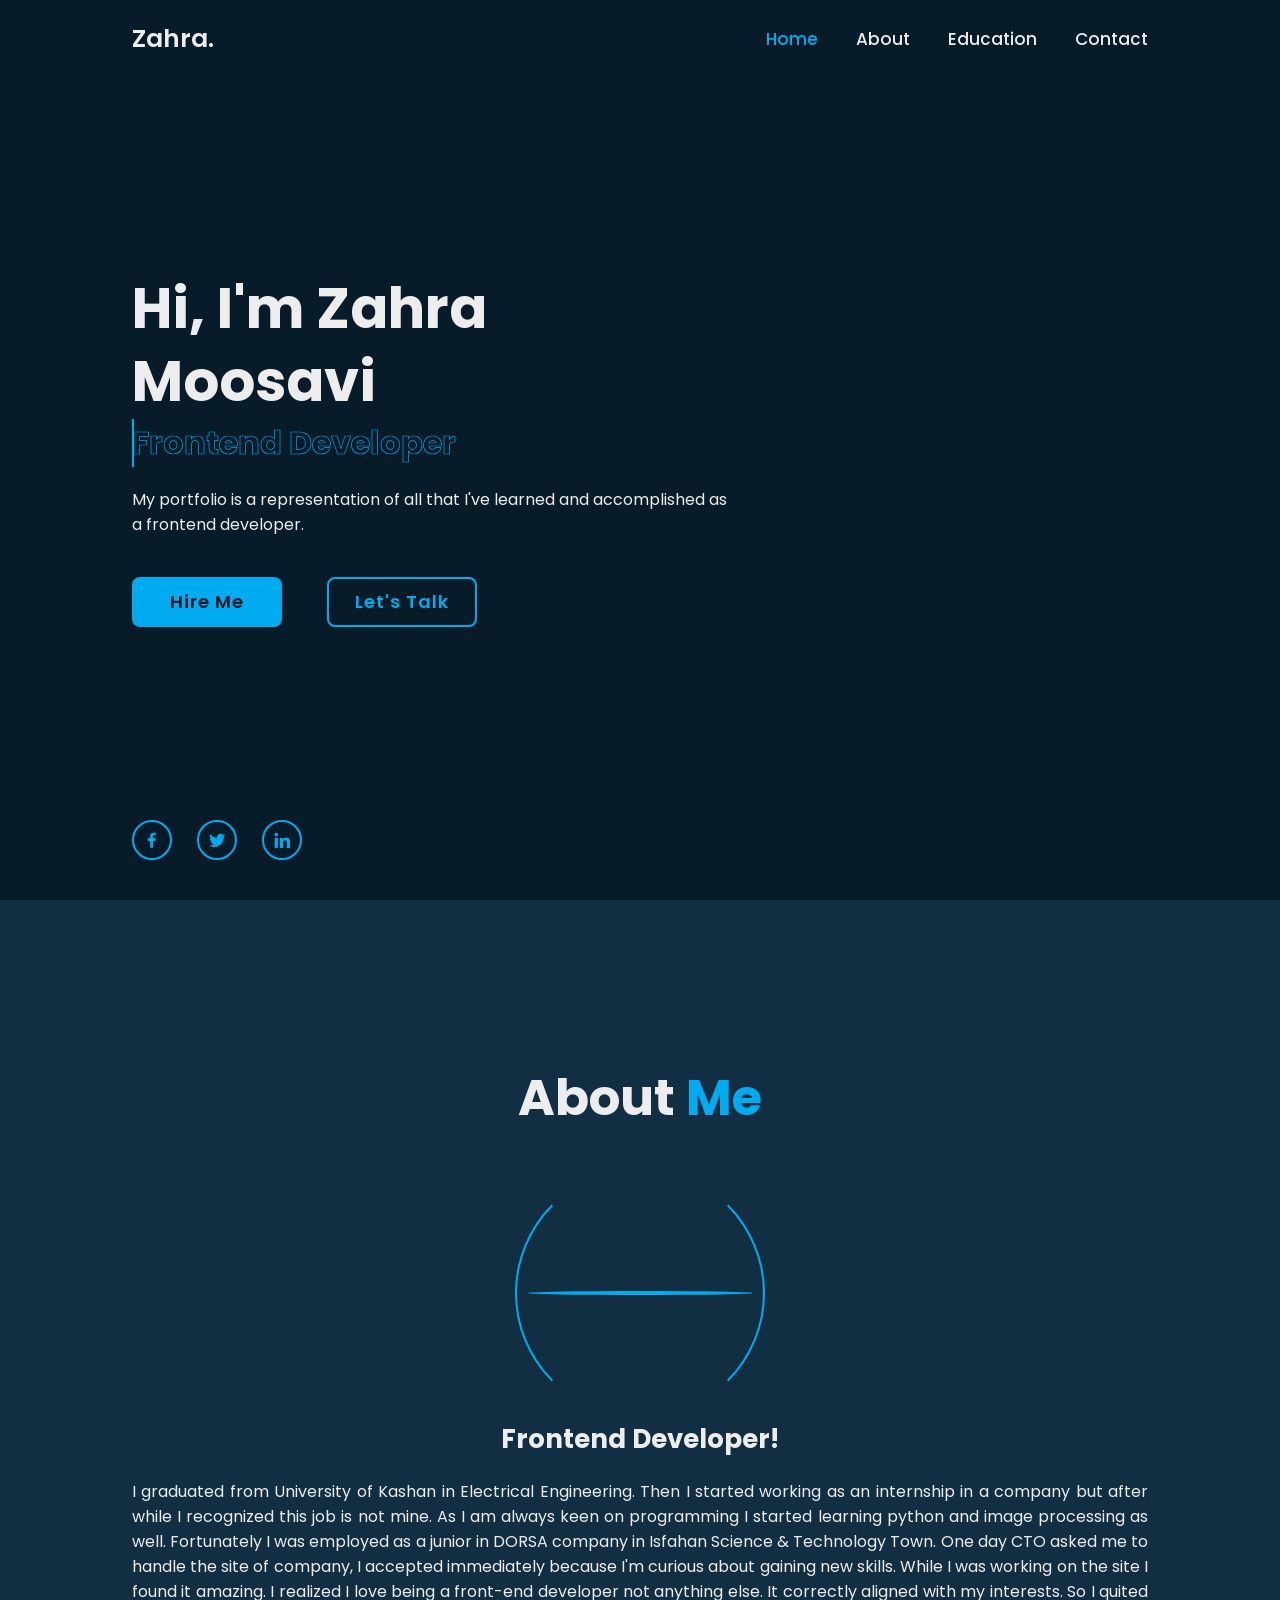
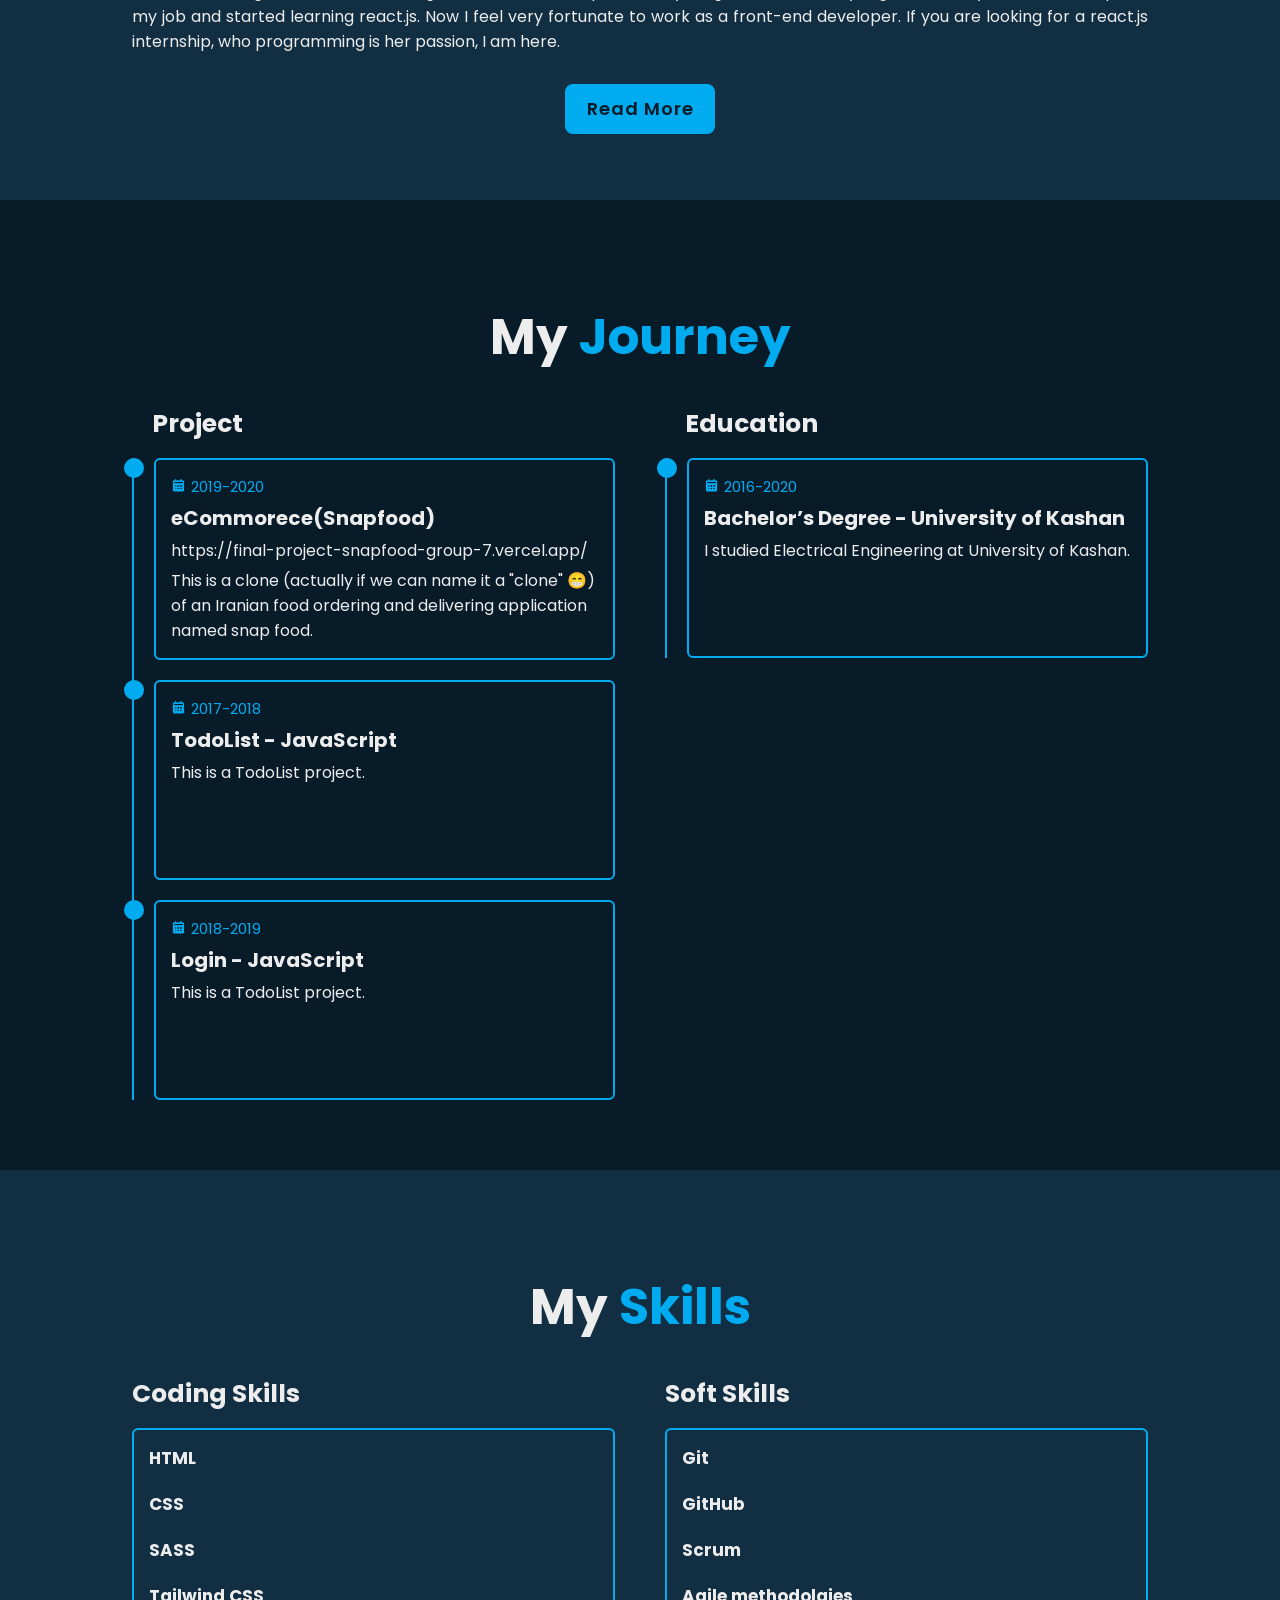
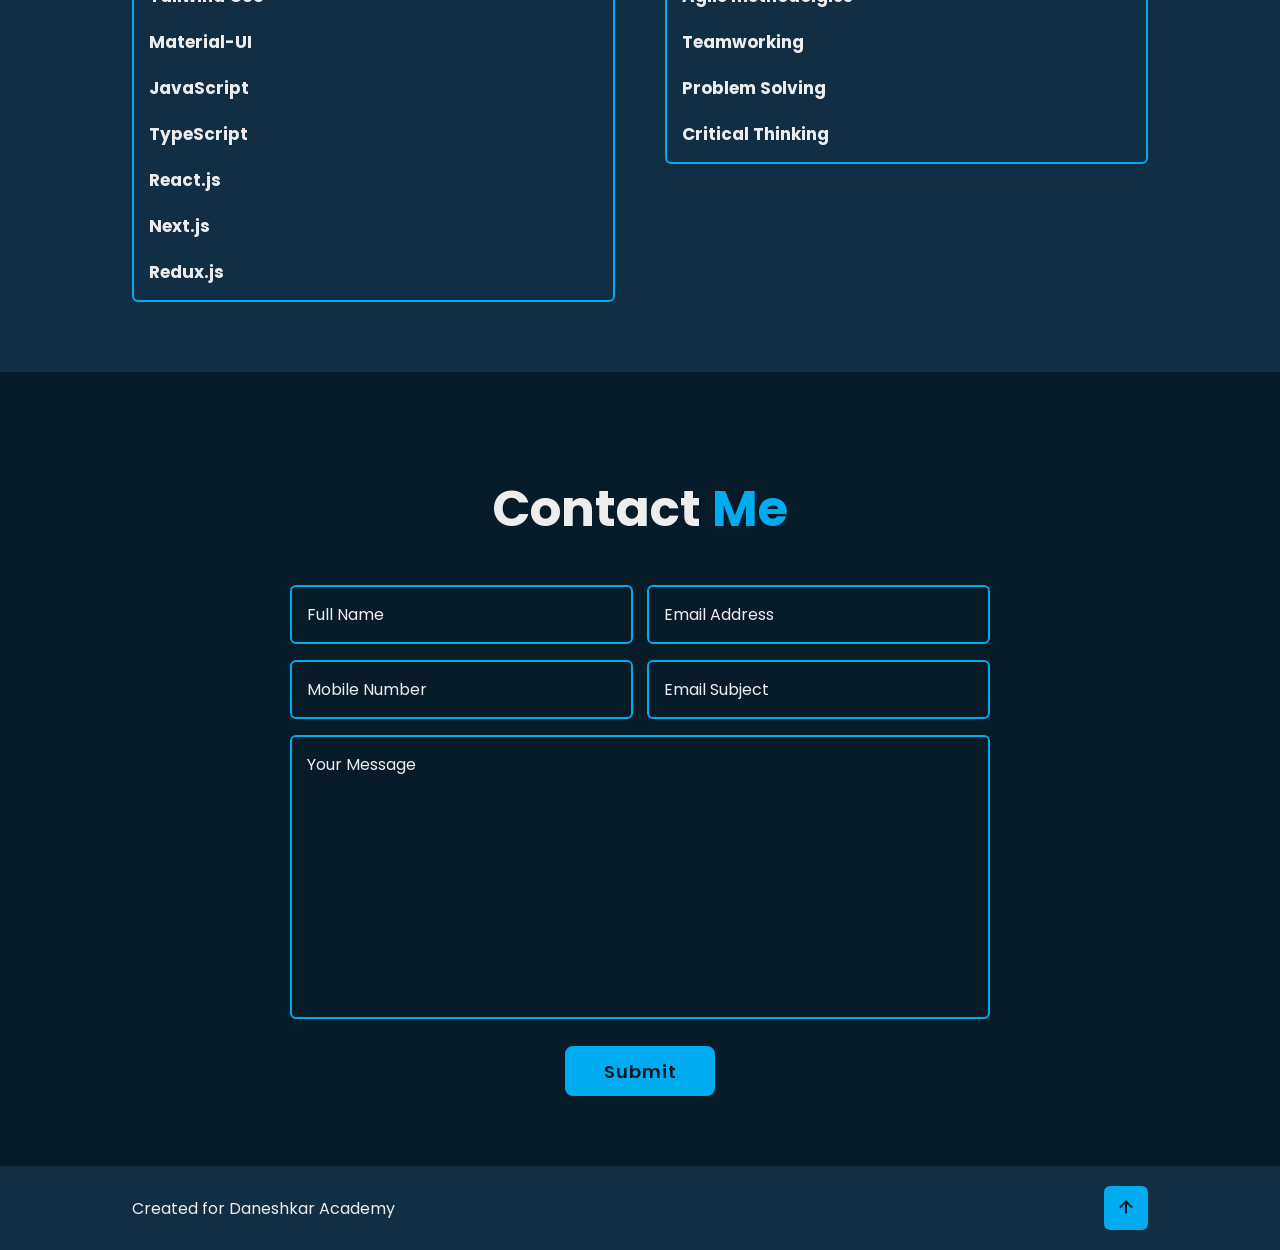
==== index.html @ 93b17c09 "fix bugs" ====
<!DOCTYPE html>
<html lang="en">
<head>
    <meta charset="UTF-8">
    <meta name="viewport" content="width=device-width, initial-scale=1.0">
    <title>Zahra Moosavi</title>
    <link rel="stylesheet" href="css/style.css">
    <script src="js/script.js" defer></script>
    
    <!-- box icons -->
    <link href='https://unpkg.com/boxicons@2.1.4/css/boxicons.min.css' rel='stylesheet'> 
</head>
<body>

    <!--header design-->
    <header class="header">
        <a href="#" class="logo"> Zahra. <span class="animate" style="--i:1;"></span></a>

        <div class="bx bx-menu" id="menu-icon"><span class="animate" style="--i:2;"></span></div>  
        <!-- ؟؟/؟؟؟ -->

        <nav class="navbar">
            <a href="#home" class="active">Home</a>
            <a href="#about">About</a>
            <a href="#education">Education</a>
            <!-- <a href="#skills">Skills</a> -->
            <a href="#contact">Contact</a>

            <span class="active-nav"></span>
            <span class="animate" style="--i:2;"></span>
        </nav>
    </header>


    <!-- home section design -->

    <section class="home show-animate" id="home">
        
        <div class="home-content">
            <h1>Hi, I'm <span> Zahra Moosavi</span><span class="animate" style="--i:2;"></span></h1>
            <div class="text-animate">
                <h3>Frontend Developer</h3>
                <span class="animate" style="--i:3;"></span>

            </div>
            <p>
                 My portfolio is a representation of all that I've learned and accomplished as
                 a frontend developer.
                <span class="animate" style="--i:4;"></span>
            </p>
            <div class="btn-box">
                <a href="#" class="btn">Hire Me</a>
                <a href="#" class="btn">Let's Talk</a>
                <span class="animate" style="--i:5;"></span>
            </div>

        </div>

        <div class="home-sci">
            <a href="#"><i class='bx bxl-facebook'></i></a>
            <a href="#"><i class='bx bxl-twitter'></i></a>
            <a href="#"><i class='bx bxl-linkedin' ></i></a>
            <span class="animate" style="--i:6;"></span>
            
        </div>

        <!-- <div class="home-imgHover"> </div> -->
        <!-- <span class="animate home-img"  style="--i:3;"></span> -->
    </section>

    <!-- about section design -->

    <section class="about" id="about">
        <h2 class="heading">About <span>Me</span></h2>

        <div class="about-img">
            <img src="assets/img2.jpg" alt="">
            <span class="circle-spin"></span>
            
        </div>

        <div class="about-content">
            <h3>Frontend Developer!</span></h3>
            <p>I graduated from University of Kashan in Electrical Engineering. Then I started working as an internship in a company but after while I recognized this job is not mine.
                As I am always keen on programming I started learning python and image processing as well. Fortunately I was employed as a junior in DORSA company in Isfahan Science & Technology Town. One day CTO asked me to handle the site of company, I accepted immediately because I'm curious about gaining new skills. While I was working on the site I found it amazing. I realized I love being a front-end developer not anything else. It correctly aligned with my interests. So I quited my job and started learning react.js.
                Now I feel very fortunate to work as a front-end developer. If you are looking for a react.js internship, who programming is her passion, I am here.</p>

            <div class="btn-box btns">
                <a href="#" class="btn">Read More</a>
            </div>    
        </div>
    </section>
    
    <!-- Education section design -->

    <section class="education" id="education">
        <h2 class="heading">My <span> Journey</span></h2>
        <div class="education-row">
            <div class="education-column">
                <h3 class="title">Project</h3>
                <div class="education-box">
                    <div class="education-content">
                        <div class="content">
                           <div class="year"><i class='bx bxs-calendar'></i>2019-2020</div>
                           <h3>eCommorece(Snapfood)</h3>
                           <p> https://final-project-snapfood-group-7.vercel.app/</p>
                           <p> This is a clone (actually if we can name it a "clone" 😁) of an Iranian food ordering and delivering application named snap food.</p>
                        </div>
                    </div>
                    <div class="education-content">
                        <div class="content">
                           <div class="year"><i class='bx bxs-calendar'></i>2017-2018</div>
                           <h3>TodoList - JavaScript</h3>
                           <p>This is a TodoList project.</p>
                        </div>
                    </div>
                    <div class="education-content">
                        <div class="content">
                           <div class="year"><i class='bx bxs-calendar'></i>2018-2019</div>
                           <h3>Login - JavaScript</h3>
                           <p>This is a TodoList project.</p>
                        </div>
                    </div>
                   
                </div>
            </div>
            <div class="education-column">
                <h3 class="title">Education</h3>
                <div class="education-box">
                    <div class="education-content">
                        <div class="content">
                           <div class="year"><i class='bx bxs-calendar'></i>2016-2020</div>
                           <h3>Bachelor’s Degree - University of Kashan</h3>
                           <p> I studied Electrical Engineering at University of Kashan.</p>
                        </div>
                    </div>
                    <!-- <div class="education-content">
                        <div class="content">
                           <div class="year"><i class='bx bxs-calendar'></i>2018-2019</div>
                           <h3>Master Degree - University</h3>
                           <p>Lorem ipsum dolor sit amet consectetur adipisicing elit. Expedita numquam quisquam inventore molestias tenetur fugiat quae
                             illum iure doloremque, est cumque, eos provident nulla vel error iusto! Itaque, ab incidunt.</p>
                        </div>
                    </div> -->
                    <!-- <div class="education-content">
                        <div class="content">
                           <div class="year"><i class='bx bxs-calendar'></i>2019-2020</div>
                           <h3>Master Degree - University</h3>
                           <p>Lorem ipsum dolor sit amet consectetur adipisicing elit. Expedita numquam quisquam inventore molestias tenetur fugiat quae
                             illum iure doloremque, est cumque, eos provident nulla vel error iusto! Itaque, ab incidunt.</p>
                        </div>
                    </div> -->
                </div>
            </div>
           
        </div>


    </section>

    <!-- Skills section design -->

 <section class="skills" id="skills">
        <h2 class="heading">My <span> Skills</span></h2>
        <div class="skills-row">
            <div class="skills-column">
                <h3 class="title">Coding Skills</h3>
                <div class="skills-box">
                    <div class="skills-content">
                        <div class="progress">
                            <h3>HTML</h3>
                            <!-- <div class="bar"><span></span></div> -->
                        </div>
                        <div class="progress">
                            <h3>CSS </h3>
                            <!-- <div class="bar"><span></span></div> -->
                        </div>
                        <div class="progress">
                            <h3>SASS</h3>
                            <!-- <div class="bar"><span></span></div> -->
                        </div>
                        <div class="progress">
                            <h3>Tailwind CSS</h3>
                            <!-- <div class="bar"><span></span></div> -->
                        </div>
                        <div class="progress">
                            <h3>Material-UI </h3>
                            <!-- <div class="bar"><span></span></div> -->
                        </div>
                        <div class="progress">
                            <h3>JavaScript </h3>
                            <!-- <div class="bar"><span></span></div> -->
                        </div>
                        <div class="progress">
                            <h3>TypeScript </h3>
                            <!-- <div class="bar"><span></span></div> -->
                        </div>
                        <div class="progress">
                            <h3>React.js</h3>
                            <!-- <div class="bar"><span></span></div> -->
                        </div>
                        <div class="progress">
                            <h3>Next.js </h3>
                            <!-- <div class="bar"><span></span></div> -->
                        </div>
                        <div class="progress">
                            <h3>Redux.js</h3>
                            <!-- <div class="bar"><span></span></div> -->
                        </div>
                    </div>
                </div>
            </div>
            <div class="skills-column">
                <h3 class="title"> Soft Skills</h3>
                <div class="skills-box">
                    <div class="skills-content">
                       
                        <div class="progress">
                            <h3>Git  </h3>
                            <!-- <div class="bar"><span></span></div> -->
                        </div>
                        <div class="progress">
                            <h3>GitHub </h3>
                            <!-- <div class="bar"><span></span></div> -->
                        </div>
                        <div class="progress">
                            <h3>Scrum </h3>
                            <!-- <div class="bar"><span></span></div> -->
                        </div>
                        <div class="progress">
                            <h3>Agile methodolgies</h3>
                            <!-- <div class="bar"><span></span></div> -->
                        </div>
                        <div class="progress">
                            <h3>Teamworking </h3>
                            <!-- <div class="bar"><span></span></div> -->
                        </div>
                        <div class="progress">
                            <h3>Problem Solving </h3>
                            <!-- <div class="bar"><span></span></div> -->
                        </div>
                        <div class="progress">
                            <h3>Critical Thinking</h3>
                            <!-- <div class="bar"><span></span></div> -->
                        </div>
                    </div>
                </div>
            </div>
        </div>
    </section> 

    <!-- contact sectopn design -->
    <section class="contact" id="contact">
        <h2 class="heading">Contact <span> Me</span></h2>
        <form action="#">
            <div class="input-box">
                <div class="input-field">
                    <input type="text" placeholder="Full Name" required>
                    <span class="focus"></span>
                </div>
                <div class="input-field">
                    <input type="text" placeholder="Email Address" required>
                    <span class="focus"></span>
                </div>
            </div>
            <div class="input-box">
                <div class="input-field">
                    <input type="number" placeholder="Mobile Number" required>
                    <span class="focus"></span>
                </div>
                <div class="input-field">
                    <input type="text" placeholder="Email Subject" required>
                    <span class="focus"></span>
                </div>
            </div>
            <div class="textarea-field">
                <textarea name="" id="" cols="30" rows="10" placeholder="Your Message" required></textarea>
                <span class="focus"></span>
            </div>

            <div class="btn-box btns">
                <button type="submit" class="btn">Submit</button>
            </div>
        </form>
    </section>

    <!-- footer design -->
    <footer class="footer">
        <div class="footer-text">
            <p> Created for Daneshkar Academy</p>
            
            
        </div>

        <div class="footer-iconTop">
            <a href="#"><i class='bx bx-up-arrow-alt'></i></a>
        </div>
    </footer>

</body>
</html>
---- css/style.css ----
@import url('https://fonts.googleapis.com/css2?family=Poppins&display=swap');




*{

    padding: 0;
    margin: 0;
    box-sizing: border-box;
    text-decoration: none;
    border: none;
    outline: none;
    scroll-behavior: smooth;
    font-family: 'Poppins', sans-serif;
}

:root{
    --bg-color:#081b29;
    --second-bg-color:#112e42;
    --text-color:#ededed;
    --main-color:#00abf0;

}


html{
    font-size: 62.5%;
    overflow-x: hidden;
}

body{
    background-color: var(--bg-color);
    color: var(--text-color);
}


.header{
    position: fixed;
    top: 0;
    left: 0;
    width: 100%;
    padding: 20px 132px ;
    background-color:transparent; 
    display: flex;
    flex-direction: row;
    justify-content: space-between;
    align-items: center;
    z-index: 100;
    transition: .3s;
    background: var(--bg-color);
    
}
.header.sticky {
    background: var(--bg-color);

}


.logo{
    position: relative;
    font-size: 2.5rem;
    color: var(--text-color);
    font-weight: 600;
}

.navbar{
    position: relative;
}

.navbar a{
    font-size: 1.7rem;
    color: var(--text-color);
    font-weight: 500;
    margin-left: 35px;
    transition: .3s;

}


.navbar a:hover
,.navbar a.active{
    color: var(--main-color);
}


#menu-icon{
    position: relative;
    font-size: 3.6rem;
    color: var(--text-color);
    cursor: pointer;
    display: none;
}


section{
    min-height: 100vh;
    padding: 100px 132px 20px;
}

.home{
    position: relative;
    display: flex;
    flex-direction: column;
    justify-content: center;
    padding:  0 132px;
    /* background: url(../assets/video_image-tGxQe3iOM.jpeg) no-repeat;
    background-size: contain;
    background-position: right;
    background-size: 80%; */

    
}
/* 
.home::after{
    content: '';
    top: 0;
    right: 0;
    bottom: 0;
    left: 0;
    position: absolute;
    background-color: var(--bg-color);
    opacity: .6;

} */

.home-content{
    
    max-width: 600px;
    z-index: 99;

}

.home-content h1{
    position: relative;
    display: inline-block;
    font-size: 5.6rem;
    font-weight: 700;
    line-height: 1.3;
}

.home-content h1 span{
    color: var(--text-color);
}

.home-content .text-animate{
    position: relative;
    width: 328px;
} 

.home-content .text-animate h3{
    font-size: 3.2rem;
    font-weight: 700;
    color: transparent;
    -webkit-text-stroke: .7px var(--main-color);
    background-image: linear-gradient(var(--main-color),var(--main-color));
    background-repeat: no-repeat;
    /* -webkit-background-clip: text; */
    background-position: -330px 0;
    animation: homeBgText 6s linear infinite;
    animation-delay: 2s;
}

.home-content .text-animate h3::before{
    content: '';
    position: absolute;
    top: 0;
    left: 0;
    width: 0;
    height: 100%;
    border-right: 2px solid var(--main-color);
    z-index: -1;
    animation: homeCursorText 6s linear infinite;
    animation-delay: 2s;
}

.home-content p{
    position: relative;
    font-size: 1.6rem;
    margin: 20px 0 40px;
}


.btn-box{
    position: relative;
    display: flex;
    justify-content: space-between;
    width: 345px;
    height: 50px;
    
}

.btn-box .btn{

    position: relative;
    display: inline-flex;
    justify-content: center;
    align-items: center;
    width: 150px;
    height: 100%;
    background: var(--main-color);
    border: 2px solid var(--main-color);
    border-radius: 8px;
    font-size: 1.8rem;
    font-weight: 600;
    letter-spacing: 1px;
    color: var(--bg-color);
    z-index: 1;
    overflow: hidden;
    transition: .5s;
}

.btn-box .btn:hover{
    color: var(--main-color);
}


.btn-box .btn:nth-child(2){
    background: transparent;
    color: var(--main-color);
}

.btn-box .btn:nth-child(2):hover{
    
    color: var(--bg-color);
}
.btn-box .btn:nth-child(2)::before{
    background: var(--main-color);
    
}

.btn-box .btn::before{
    content: '';
    position: absolute;
    top: 0;
    left: 0;
    width: 0;
    height: 100%;
    background: var(--bg-color);
    transition: .5s;
    z-index: -1;

}
.btn-box .btn:hover::before{
    width: 100%;

}


.home-sci{
    position: absolute;
    bottom: 40px;
    width: 170px;
    display: flex;
    justify-content: space-between;
}

.home-sci a{
    position: relative;
    display: inline-flex;
    justify-content: center;
    align-items: center;
    width: 40px;
    height: 40px;
    background: transparent;
    border: 2px solid var(--main-color);
    border-radius: 50%;
    font-size: 20px;
    color: var(--main-color);
    z-index: 1;
    overflow: hidden;
    transition: .5s;
}

.home-sci a:hover{
    color: var(--bg-color);
}

.home-sci a::before{
    content: '';
    position: absolute;
    top: 0;
    left: 0;
    width: 0;
    height: 100% ;
    background: var(--main-color);
    z-index: -1;
    transition: .5s;
}

.home-sci a:hover::before{
    width: 100%;
}

.home-imgHover{
    background: antiquewhite;
    position: absolute;
    top: 0;
    width: 45%;
    height: 100%;
    background: transparent;
    /* border: 2px solid red; */
    transition: 3s;
}
.home-imgHover:hover{
    background: var(--bg-color);
    opacity: .8;
}

/* ************************************ End home section  **************************** */

.about{
    display: flex;
    justify-content: center;
    align-items: center;
    flex-direction: column;
    gap: 2px;
    background-color: var(--second-bg-color);
    padding-bottom: 6px;

}

.heading{
    position: relative;
    font-size: 5rem;
    margin-bottom: 30px;
    text-align: center;
}

span {
    color: var(--main-color);
}
.about-img{
    position: relative;
    /* width: 25rem;
    height: 25rem; */
    width: 250px;
    height: 250px;
    border-radius: 50%;
    display: flex;
    justify-content: center;
    align-items: center;

}


.about-img img{
    width: 90%;
    border-radius: 50%;
    border: 2px solid var(--main-color);
}

.about-img .circle-spin{
    position: absolute;
    top: 50%;
    left: 50%;
    transform: translate(-50%,-50%) rotate(0); 
    width: 100%;
    height: 100%;
    border-radius: 50%;
    border-top: 2px solid var(--second-bg-color);
    border-bottom: 2px solid var(--second-bg-color);
    border-right: 2px solid var(--main-color);
    border-left: 2px solid var(--main-color);
    animation: aboutSpinner 8s linear infinite;
}


.about-content{
    text-align: center;

}

.about-content h3{
    font-size: 2.6rem;
   

}

.about-content p{
    
    font-size: 1.6rem;
    margin: 20px auto 30px;
    text-align: justify;
    width: 100%;
}


.btn-box.btns{
    display: inline-block;
    width: 150px;
}

.btn-box.btns a::before{
    background: var(--second-bg-color);

}

.education{
    display: flex;
    justify-content: center;
    align-items: center;
    flex-direction: column;
    min-height: auto;
    padding-bottom: 50px;

}


.education .education-row{
    display: flex;
    flex-wrap: wrap;
    gap: 50px;
}

.education-row .education-column{
    flex: 1 1 400px;
}

.education-column .title{
    font-size: 2.5rem;
    margin:  0 0 15px 20px;
}


.education-column .education-box{
    border-left: 2px solid var(--main-color);
}

.education-box .education-content{
    position: relative;
    padding-left: 20px;
}

.education-box .education-content::before{
    content: '';
    position: absolute;
    top: 0;
    left: -10px;
    width: 20px;
    height: 20px;
    background: var(--main-color);
    border-radius: 50%;
    z-index: 1;
}

.education-content .content{
    position: relative;
    padding: 15px;
    border: 2px solid var(--main-color);
    border-radius: 6px;
    margin-bottom: 20px;
    overflow: hidden;
    min-height: 200px;
}

.education-content .content::before{
    content: '';
    position: absolute;
    top: 0;
    left: 0;
    width: 0;
    height: 100%;
    background: var(--second-bg-color);
    z-index: -1;
    transition: .5s;
}

.education-content .content:hover::before{
    width: 100%;

}

.education-content .content .year{
    font-size: 1.5rem;
    color: var(--main-color);
    padding-bottom: 5px;

}

.education-content .content .year i{
    padding-right:  5px;
}

.education-content .content h3{
    font-size: 2rem;
}

.education-content .content p{
    font-size: 1.6rem;
    padding-top: 5px;
}


/* *********************************** end of education section ********************************* */

.skills{
    min-height: auto;
    padding-bottom: 70px;
    background: var(--second-bg-color);
}

.skills .skills-row{
    display: flex;
    flex-direction: row;
    flex-wrap: wrap;
    gap: 50px;
}

.skills-row .skills-column{
    flex: 1 1 400px;
}

.skills-column .title{
    font-size: 2.5rem;
    margin: 0 0 15px;
}


.skills-box .skills-content{
    position: relative;
    border: 2px solid var(--main-color);
    border-radius: 6px;
    padding: 5px 15px;
    z-index: 1;
    overflow: hidden;
}
.skills-box .skills-content::before{
    content: '';
    position: absolute;
    top: 0;
    left: 0;
    width: 0;
    height: 100%;
    background: var(--bg-color);
    z-index: -1;
    transition: .5s;

}

.skills-box .skills-content:hover::before{
    width: 100%;
}

.skills-content .progress{
    padding: 10px 0 ;
}

.skills-content .progress h3{
    font-size: 1.7rem;
    display: flex;
    justify-content: space-between;

}

.skills-content .progress h3 span{
    color: var(--text-color);
}

.skills-content .progress .bar{
    height: 25px;
    border-radius: 6px;
    border: 2px solid var(--main-color);
    padding: 5px;
    margin: 10px 0;
}

.skills-content .progress .bar span{
    display: block;
    height: 100%;
    border-radius: 3px;
    background: var(--main-color);
}


.skills-column:nth-child(1) .skills-content .progress:nth-child(1) .bar span{
    width: 90%;
}

.skills-column:nth-child(1) .skills-content .progress:nth-child(2) .bar span{
    width: 80%;
}

.skills-column:nth-child(1) .skills-content .progress:nth-child(3) .bar span{
    width: 65%;
}
.skills-column:nth-child(1) .skills-content .progress:nth-child(4) .bar span{
    width: 75%;
}

.skills-column:nth-child(2) .skills-content .progress:nth-child(1) .bar span{
    width: 90%;
}

.skills-column:nth-child(2) .skills-content .progress:nth-child(2) .bar span{
    width: 85%;
}

.skills-column:nth-child(2) .skills-content .progress:nth-child(3) .bar span{
    width: 67%;
}
.skills-column:nth-child(2) .skills-content .progress:nth-child(4) .bar span{
    width: 70%;
}
 
 /* ********************************** end of skilss section ********************************* */

 .contact{
    min-height: auto;
    padding-bottom: 70px;

 }

 .contact form{
    max-width: 700px;
    margin: 0 auto;
    text-align: center;

 }


 .contact form .input-box{
    position: relative;
    display: flex;
    justify-content: space-between;
    flex-wrap: wrap;

 }

 .contact form .input-box .input-field{
    position: relative;
    width: 49%;
    margin: 8px 0;

 }

 .contact form .input-box .input-field input,
 .contact form .textarea-field textarea{
    width: 100%;
    height: 100%;
    padding: 15px;
    font-size: 1.6rem;
    color: var(--text-color);
    background: transparent;
    border-radius: 6px;
    border: 2px solid var(--main-color);

 }


 .contact form .input-box .input-field input::placeholder,
 .contact form .textarea-field textarea::placeholder{
    color: var(--text-color);

 }
 .contact form .focus{
    position: absolute;
    top: 0;
    left: 0;
    width: 0;
    height: 100%;
    background: var(--second-bg-color);
    border-radius: 6px;
    z-index: -1;
    transition: .5s;

 }

 .contact form .input-box .input-field input:focus~.focus,
 .contact form .input-box .input-field input:valid~.focus,
 .contact form .textarea-field textarea:focus~.focus,
 .contact form .textarea-field textarea:valid~.focus{
 
   width:100%;



 }

 .contact form .textarea-field {
    position: relative;
    margin: 8px 0 27px;
    display: flex;
 

 }


 .contact form .textarea-field textarea{
    resize: none;
 }

 .contact form .btn-box.btns .btn{
    cursor: pointer;


 }


 /* ******************************* Ennd of contact section *************************** */

 .footer{
    display: flex;
    justify-content: space-between;
    align-items: center;
    flex-wrap: wrap;
    padding: 20px 132px;
    background-color: var(--second-bg-color);

 }

 .footer-text p{
    font-size: 1.6rem;

 }


 .footer-iconTop a{
    position: relative;
    display: inline-flex;
    justify-content: center;
    align-items: center;
    padding: 8px;
    background: var(--main-color);
    border: 2px solid var(--main-color);
    border-radius: 6px;
    z-index: 1;
    overflow: hidden;


 }


 .footer-iconTop a::before{
    content: '';
    position: absolute;
    top: 0;
    left: 0;
    width: 0;
    height: 100%;
    background: var(--second-bg-color);
    z-index: -1;
    transition: .5s;

 }

 .footer-iconTop a:hover::before{
    width: 100%;

 }

 .footer-iconTop a i{
    font-size: 2.4rem;
    color: var(--bg-color);
    transition: .5s;

 }

 .footer-iconTop a:hover i{
    color: var(--main-color);

 }

 


 /* ************************************* End footer section ***************************************** */


 /* ANIMATION RELOAD AND SCROLL */
 .animate{

    position: absolute;
    top: 0;
    right: 0;
    width: 100%;
    height: 100%;
    background: var(--bg-color);
    z-index: 98;
 }

 .animate.home-img{
    width: 50%;
 }

 .logo .animate,
 .navbar .animate,
 #menu-icon .animate,
 .home.show-animate .animate{
    animation: showRight 1s ease forwards;
    animation-delay: calc(.3s * var(--i));
 }

 .animate.scroll{
    transition: 1s ease;
    transition-delay:calc(.3s / var(--i)) ;
    animation: none;
 }

 .about.show-animate .animate.scroll{
    transition-delay:calc(.3s * var(--i)) ;
    width: 0;

 }
 /* BREAKPOINTS */


 @media(max-width:1200px){
    /* html{
        font-size: 55%;
    } */
    
 }


  @media(max-width:991px){
    .header{
        padding: 20px 36px;
    }

    section{
        padding: 100px 36px 20px;
    }

    .home{
        padding: 0 40px;


    }

    .footer{
        padding: 20px 40px;
    }
  }

  @media(max-width:768px){
    /* .header{
        background: var(--bg-color);
    } */

    #menu-icon{
        display: block;
    }

    .navbar{
        position: absolute;
        top:100%;
        left: -100%;
        width: 100%;
        padding: 10px 30px;
        background: var(--main-color);
        box-shadow: 0 5px 10px rgba(0, 0, 0,.2);
        transition: .25s ease;
        transition-delay: .25s;
        z-index: 1;
    }

    .navbar.active{
        left: 0;
        transition-delay: 0s;
    }

    .navbar .active-nav{
        position: absolute;
        top:0;
        left: -100%;
        width: 100%;
        height: 100%;
        background: var(--bg-color);
        border-top: 1px solid rgba(0, 0, 0,.2);
        z-index: -1;
        transition: .25s ease;
        transition-delay: 0s;

    }

    .navbar.active .active-nav{
        left: 0;
        transition-delay: .25s;
    }

    .navbar a{
        display: block;
        font-size: 2rem;
        margin: 30px 0;
        transform: translateX(-20rem);
        transition: .25s ease;
        transition-delay:0s;

    }

   .navbar.active a{
    transform: translateX(0);
    transition-delay: .25s;

   }
   .home-imgHover{
    pointer-events: none;
    background:  var(--bg-color)  ;
    opacity: .6;
   }
   
  }



  @media(max-width:520px){
    html{

        font-size: 50%;
    }

    .home-content h1{
       
            display: flex;
            flex-direction: column;


        
    }

    .home-sci{
        width: 160px;
    }

    .home-sci a{
        width: 38px;
        height: 38px;
    }
  }


  @media(max-width:462px){
    .home-content h1{
        font-size: 5.2rem;
    }

    .education{
        padding: 100px 18px 50px 23px;
    }

    .contact form .input-box .input-field{
        width: 100%;
    }

    .footer{
        flex-direction: column-reverse;
    }

    .footer p{
        margin-top: 20px;
        text-align: center;
    }
  }


  @media(max-width:371px){
    .home{
        justify-content: center;
    }

    .home-content{
        display: flex;
        align-items: center;
        flex-direction: column;
        text-align: center;
    }

    .home-content h1{
        font-size: 5rem;

    }

  }


  /* KEY FRAME ANIMATION */

  @keyframes homeBgText{
    0%,10%,100%{
        background-position: -330px 0;

    }
    65%,85%{
        background-position: 0 0;
        
    }
  }


  @keyframes homeCursorText{
    0%,10%,100%{
       width: 0;

    }
    65%,78%,85%{
        width: 100%;
        opacity: 1;
        
    }

    75%,
    81%{
        opacity: 0;
    }
  }

  @keyframes aboutSpinner{
    100%{
        transform: translate(-50%,-50%) rotate(360deg);
    }
  }

  @keyframes showRight{
    100%{
        width: 0;
    }
  }
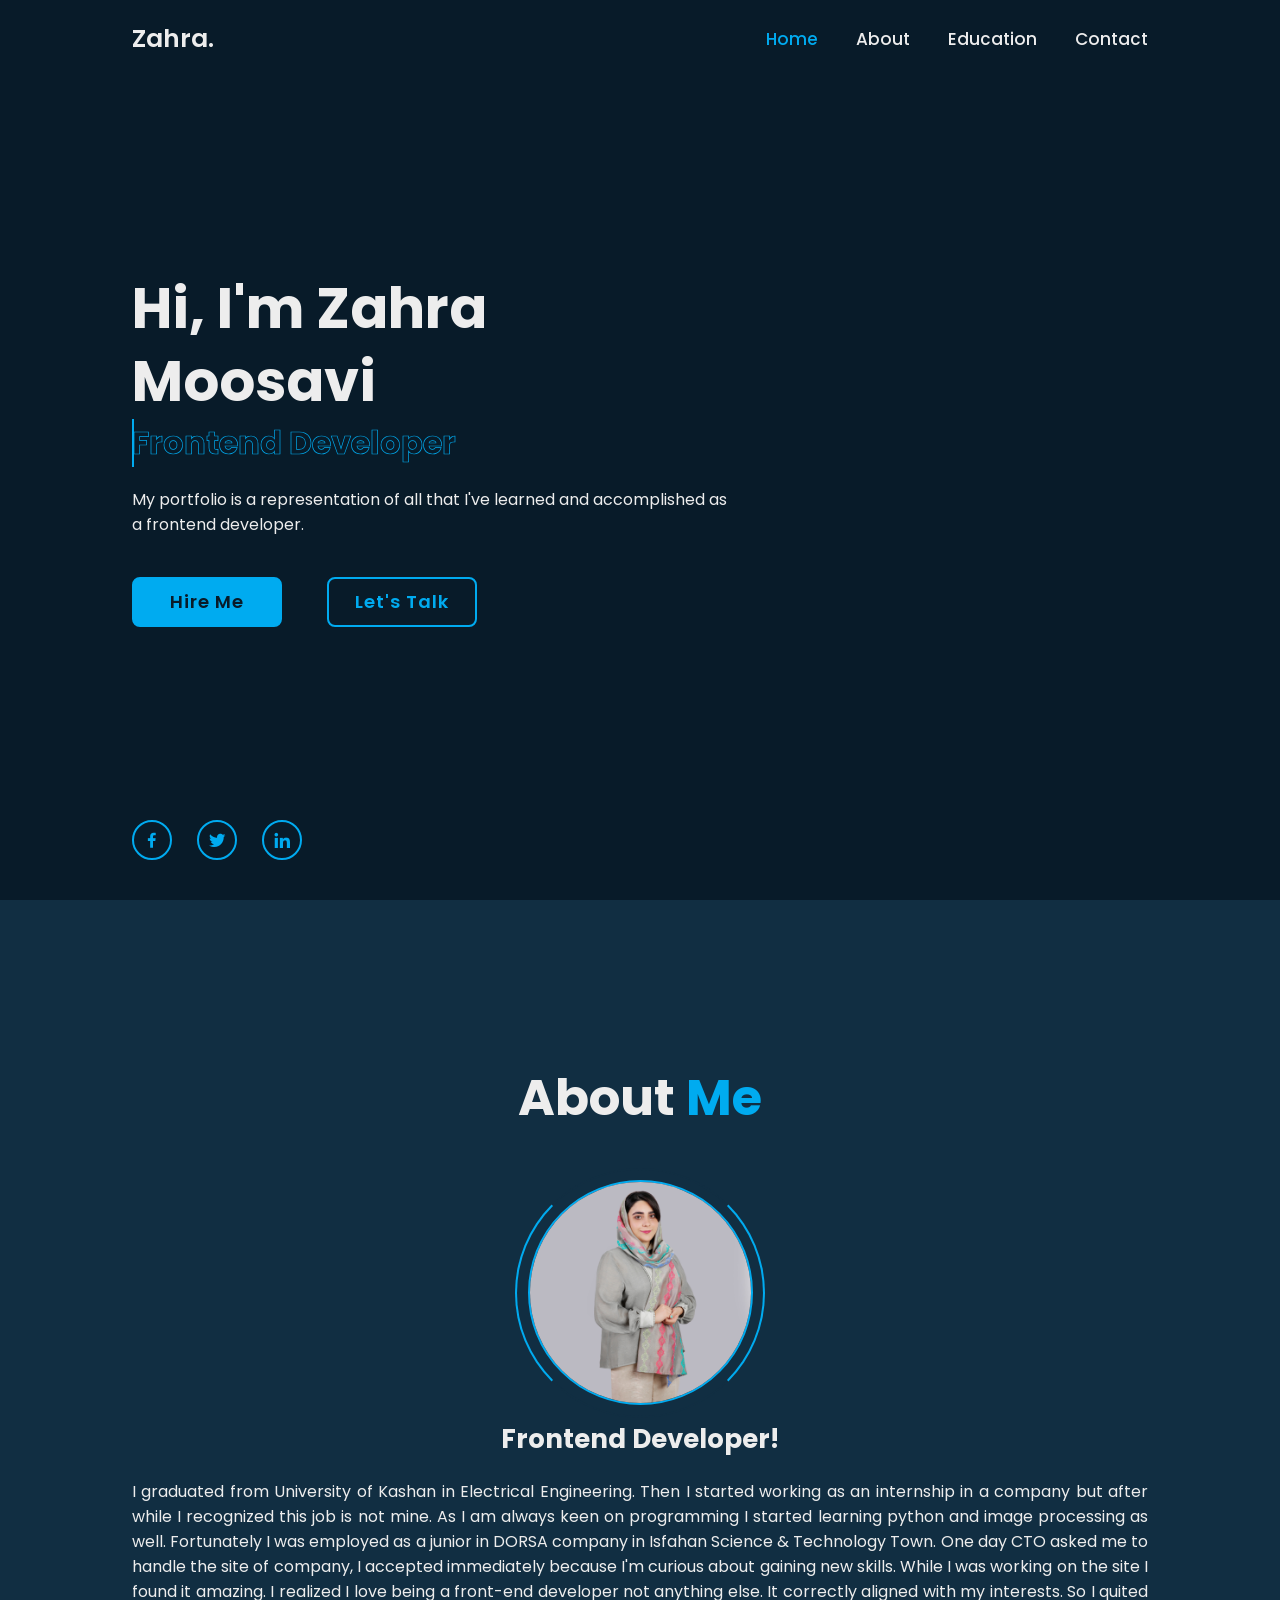
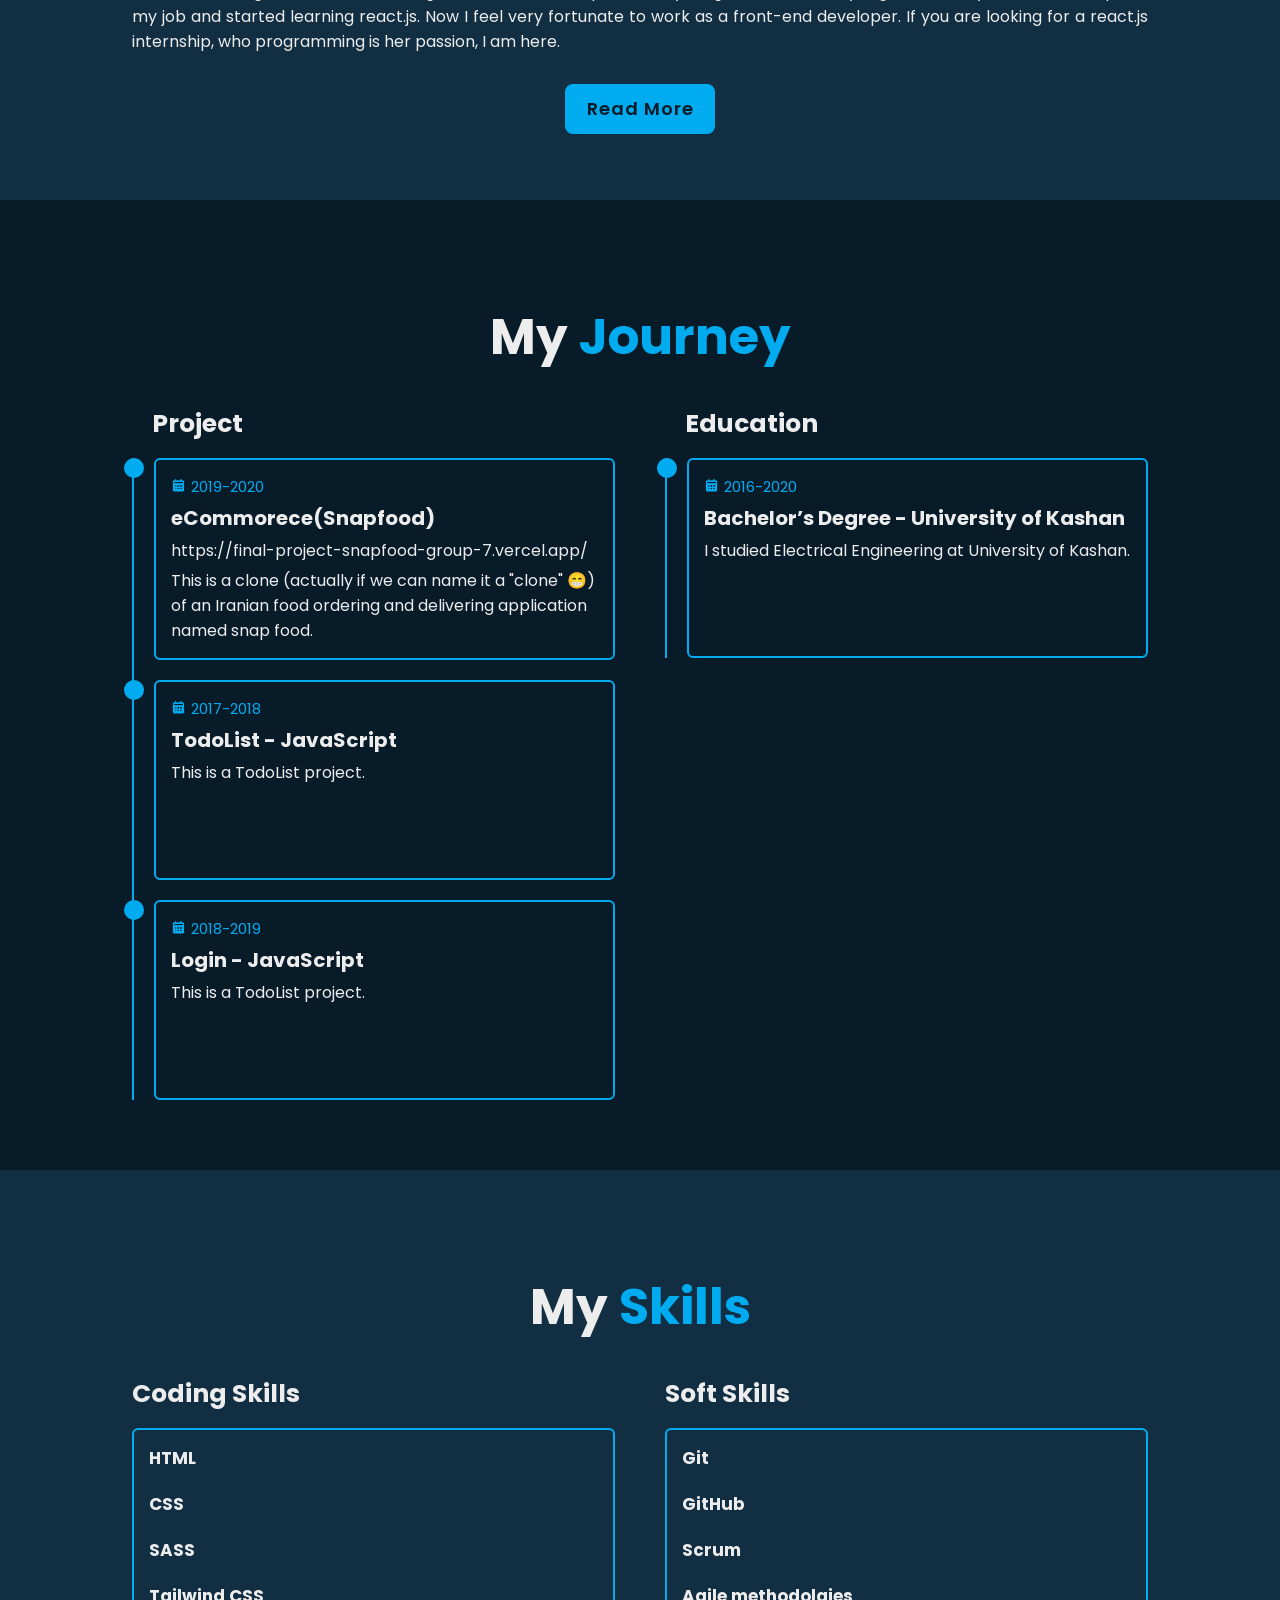
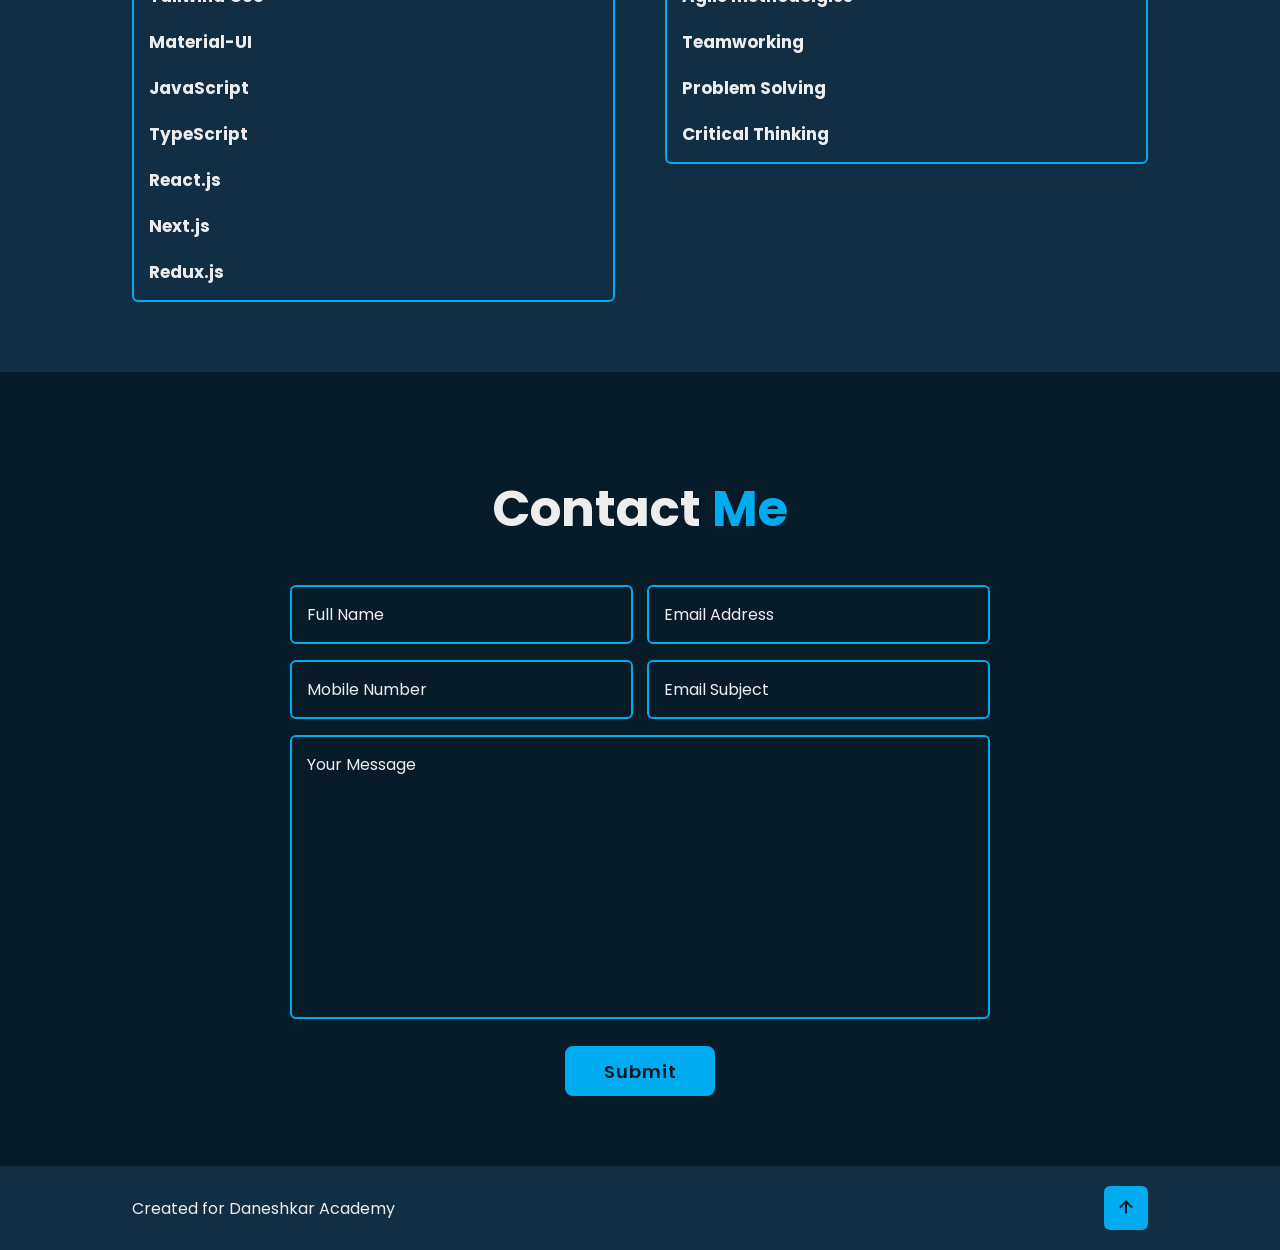
==== commit f488c577: "fix image" ====
--- a/index.html
+++ b/index.html
@@ -22,6 +22,7 @@
         <nav class="navbar">
             <a href="#home" class="active">Home</a>
             <a href="#about">About</a>
+
             <a href="#education">Education</a>
             <!-- <a href="#skills">Skills</a> -->
             <a href="#contact">Contact</a>
@@ -74,7 +75,7 @@
         <h2 class="heading">About <span>Me</span></h2>
 
         <div class="about-img">
-            <img src="assets/img2.jpg" alt="">
+            <img src="assets/img.jpg" alt="">
             <span class="circle-spin"></span>
             
         </div>
--- a/css/style.css
+++ b/css/style.css
@@ -158,7 +158,7 @@
     -webkit-text-stroke: .7px var(--main-color);
     background-image: linear-gradient(var(--main-color),var(--main-color));
     background-repeat: no-repeat;
-    /* -webkit-background-clip: text; */
+    -webkit-background-clip: text;
     background-position: -330px 0;
     animation: homeBgText 6s linear infinite;
     animation-delay: 2s;
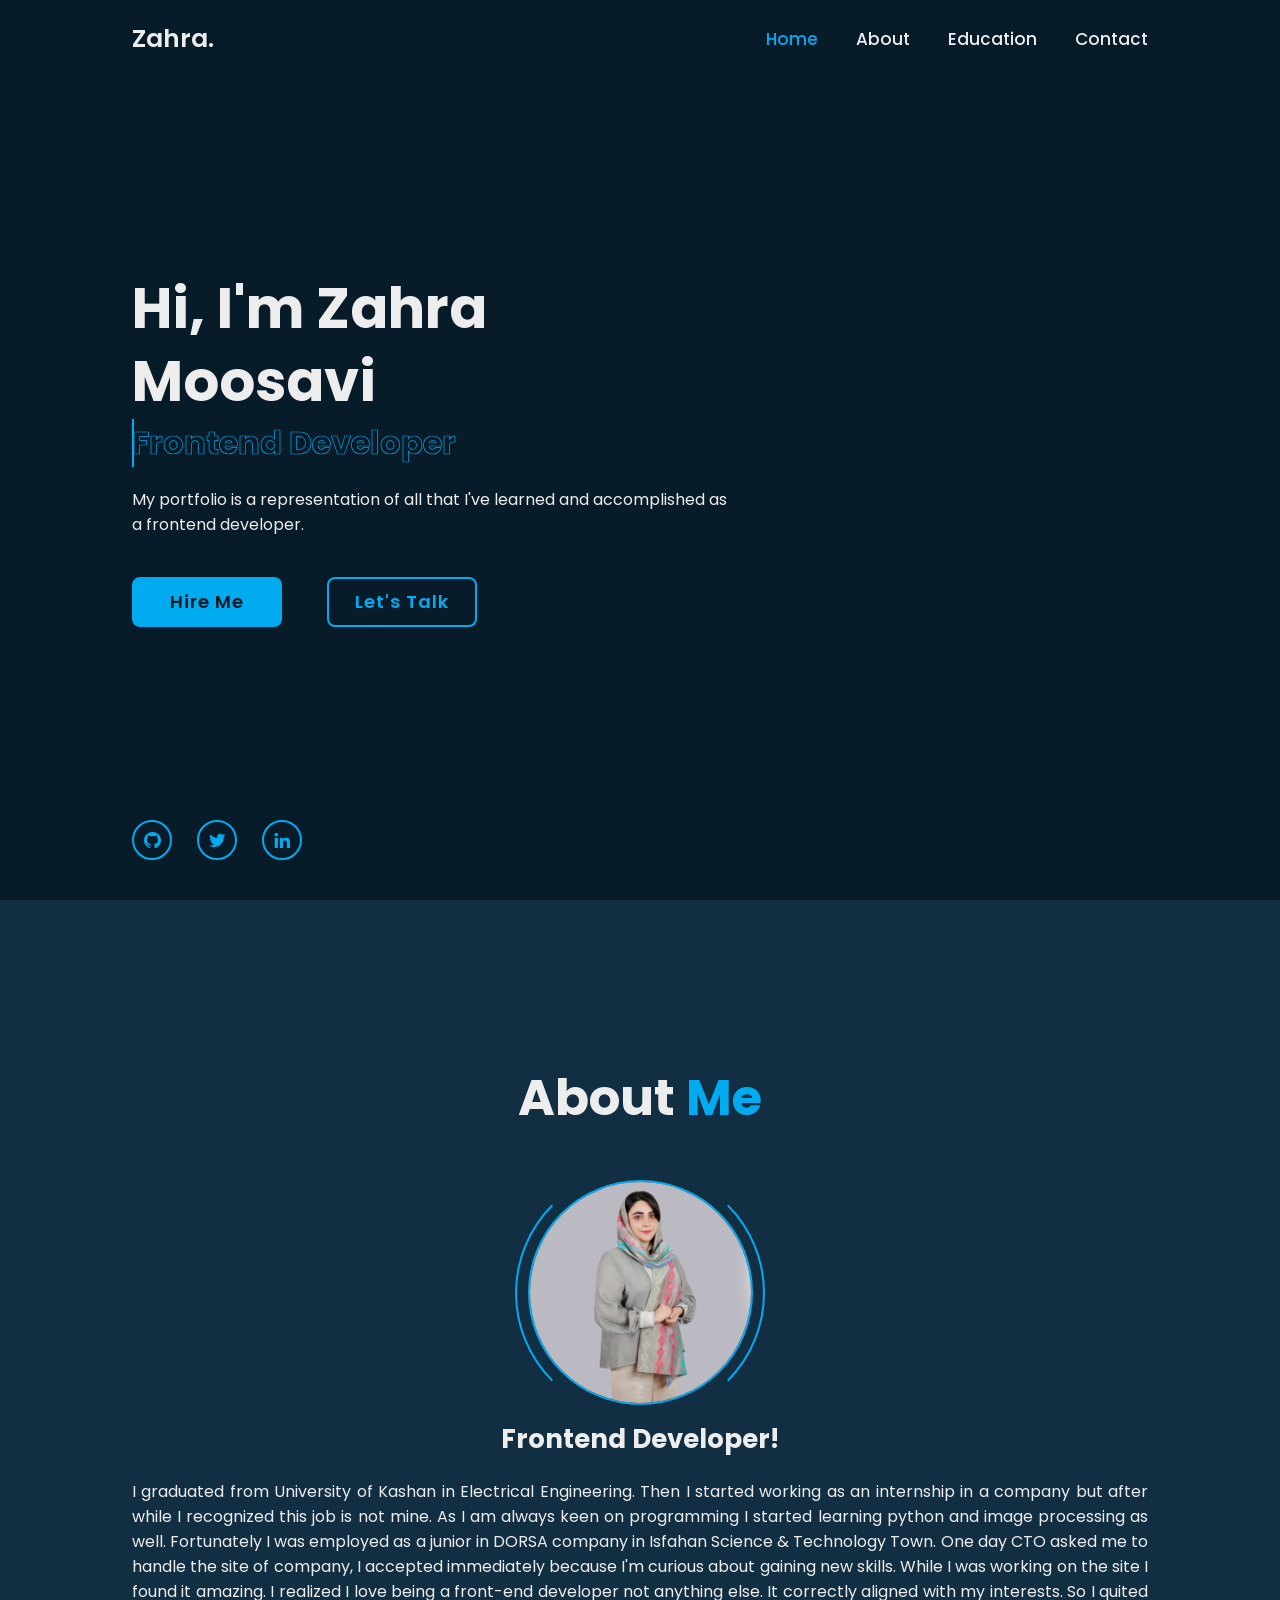
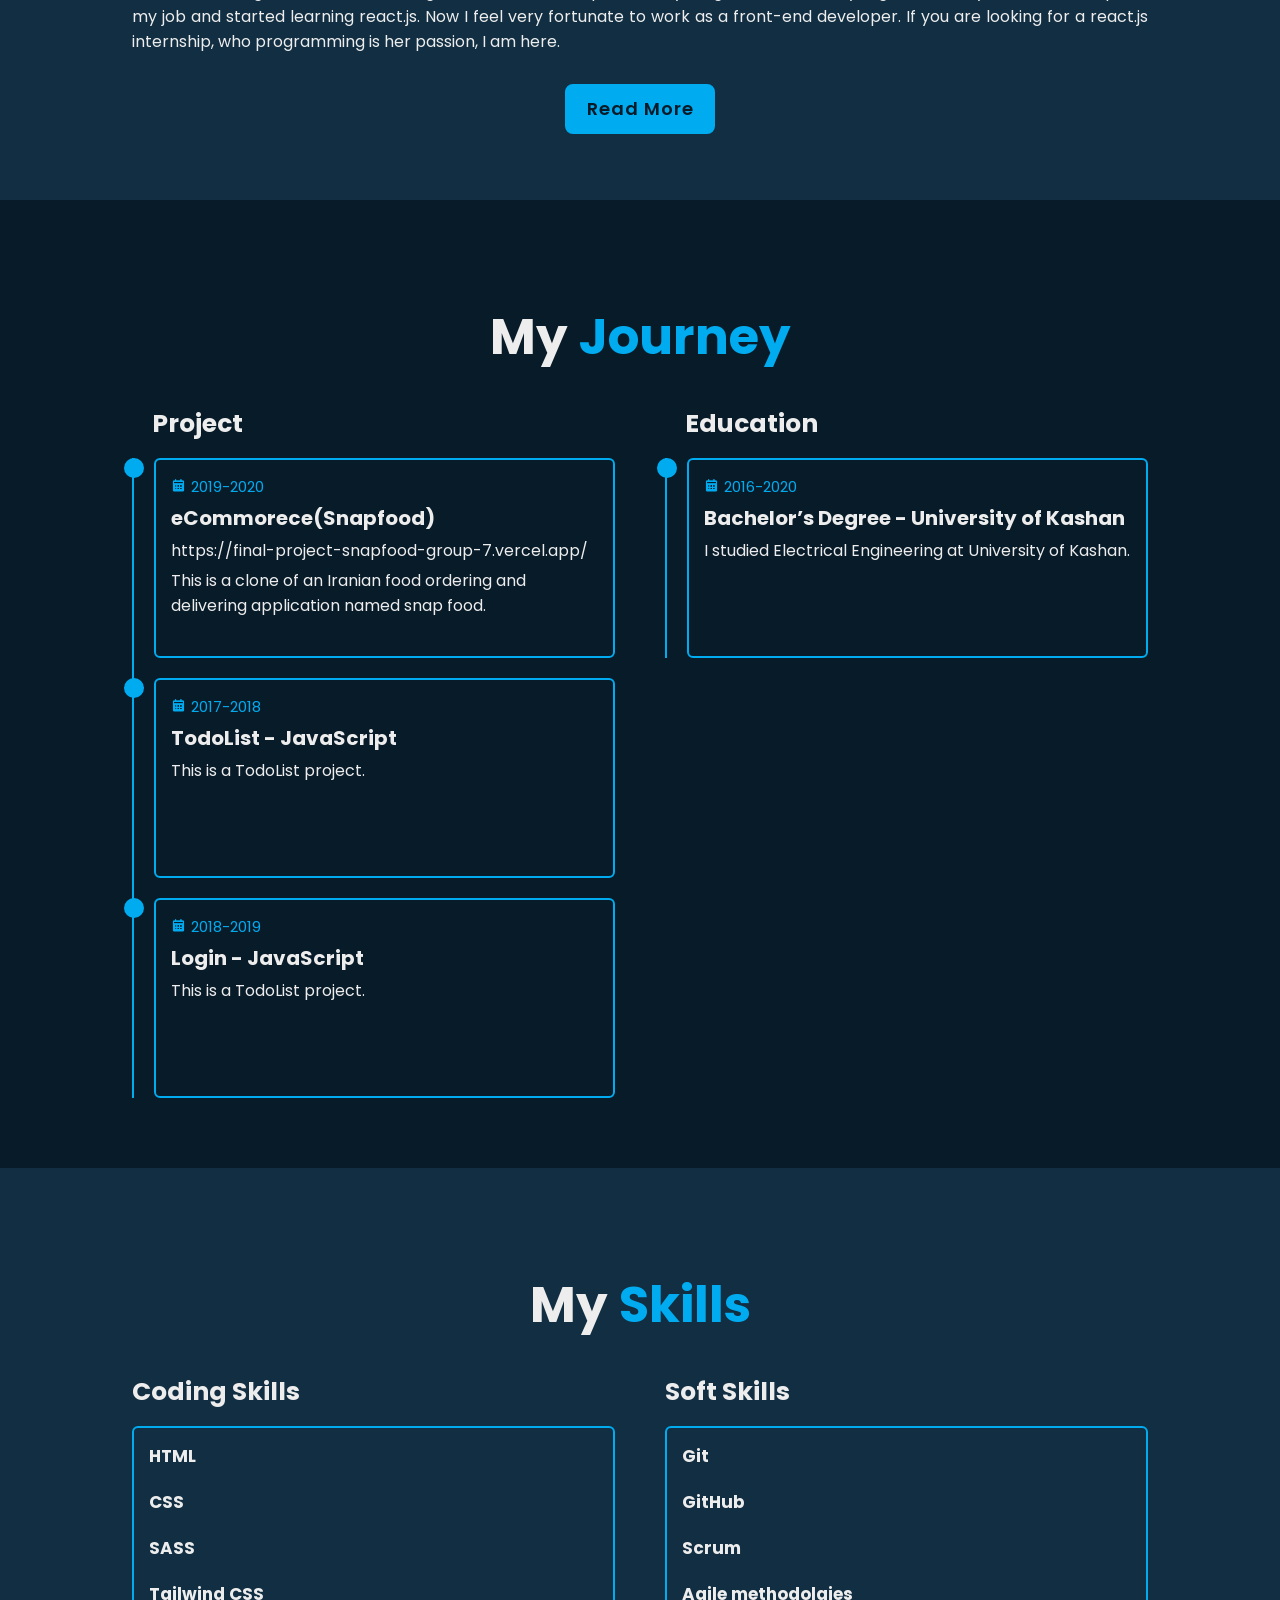
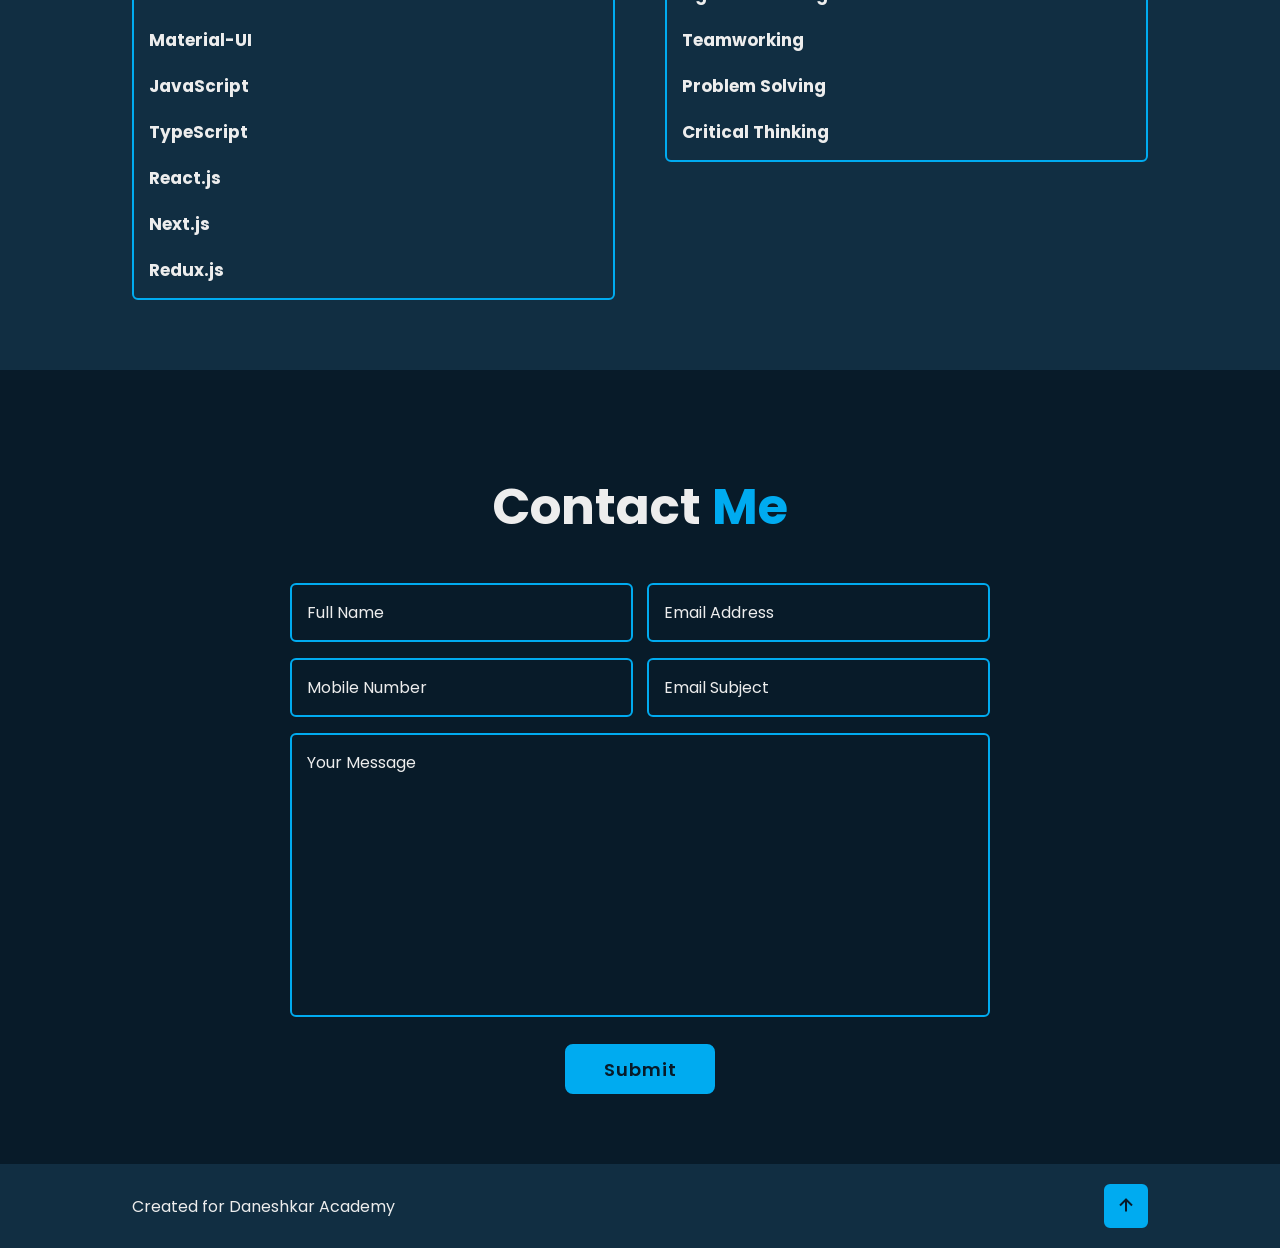
==== commit fd68a92e: "fix: add links" ====
--- a/index.html
+++ b/index.html
@@ -58,9 +58,9 @@
         </div>
 
         <div class="home-sci">
-            <a href="#"><i class='bx bxl-facebook'></i></a>
+            <a href="https://github.com/ZahraMoosavi77"><i class='bx bxl-github'></i></a>
             <a href="#"><i class='bx bxl-twitter'></i></a>
-            <a href="#"><i class='bx bxl-linkedin' ></i></a>
+            <a href="https://www.linkedin.com/in/zahra-moosavi-fed/"><i class='bx bxl-linkedin' ></i></a>
             <span class="animate" style="--i:6;"></span>
             
         </div>
@@ -105,7 +105,7 @@
                            <div class="year"><i class='bx bxs-calendar'></i>2019-2020</div>
                            <h3>eCommorece(Snapfood)</h3>
                            <p> https://final-project-snapfood-group-7.vercel.app/</p>
-                           <p> This is a clone (actually if we can name it a "clone" 😁) of an Iranian food ordering and delivering application named snap food.</p>
+                           <p> This is a clone of an Iranian food ordering and delivering application named snap food.</p>
                         </div>
                     </div>
                     <div class="education-content">
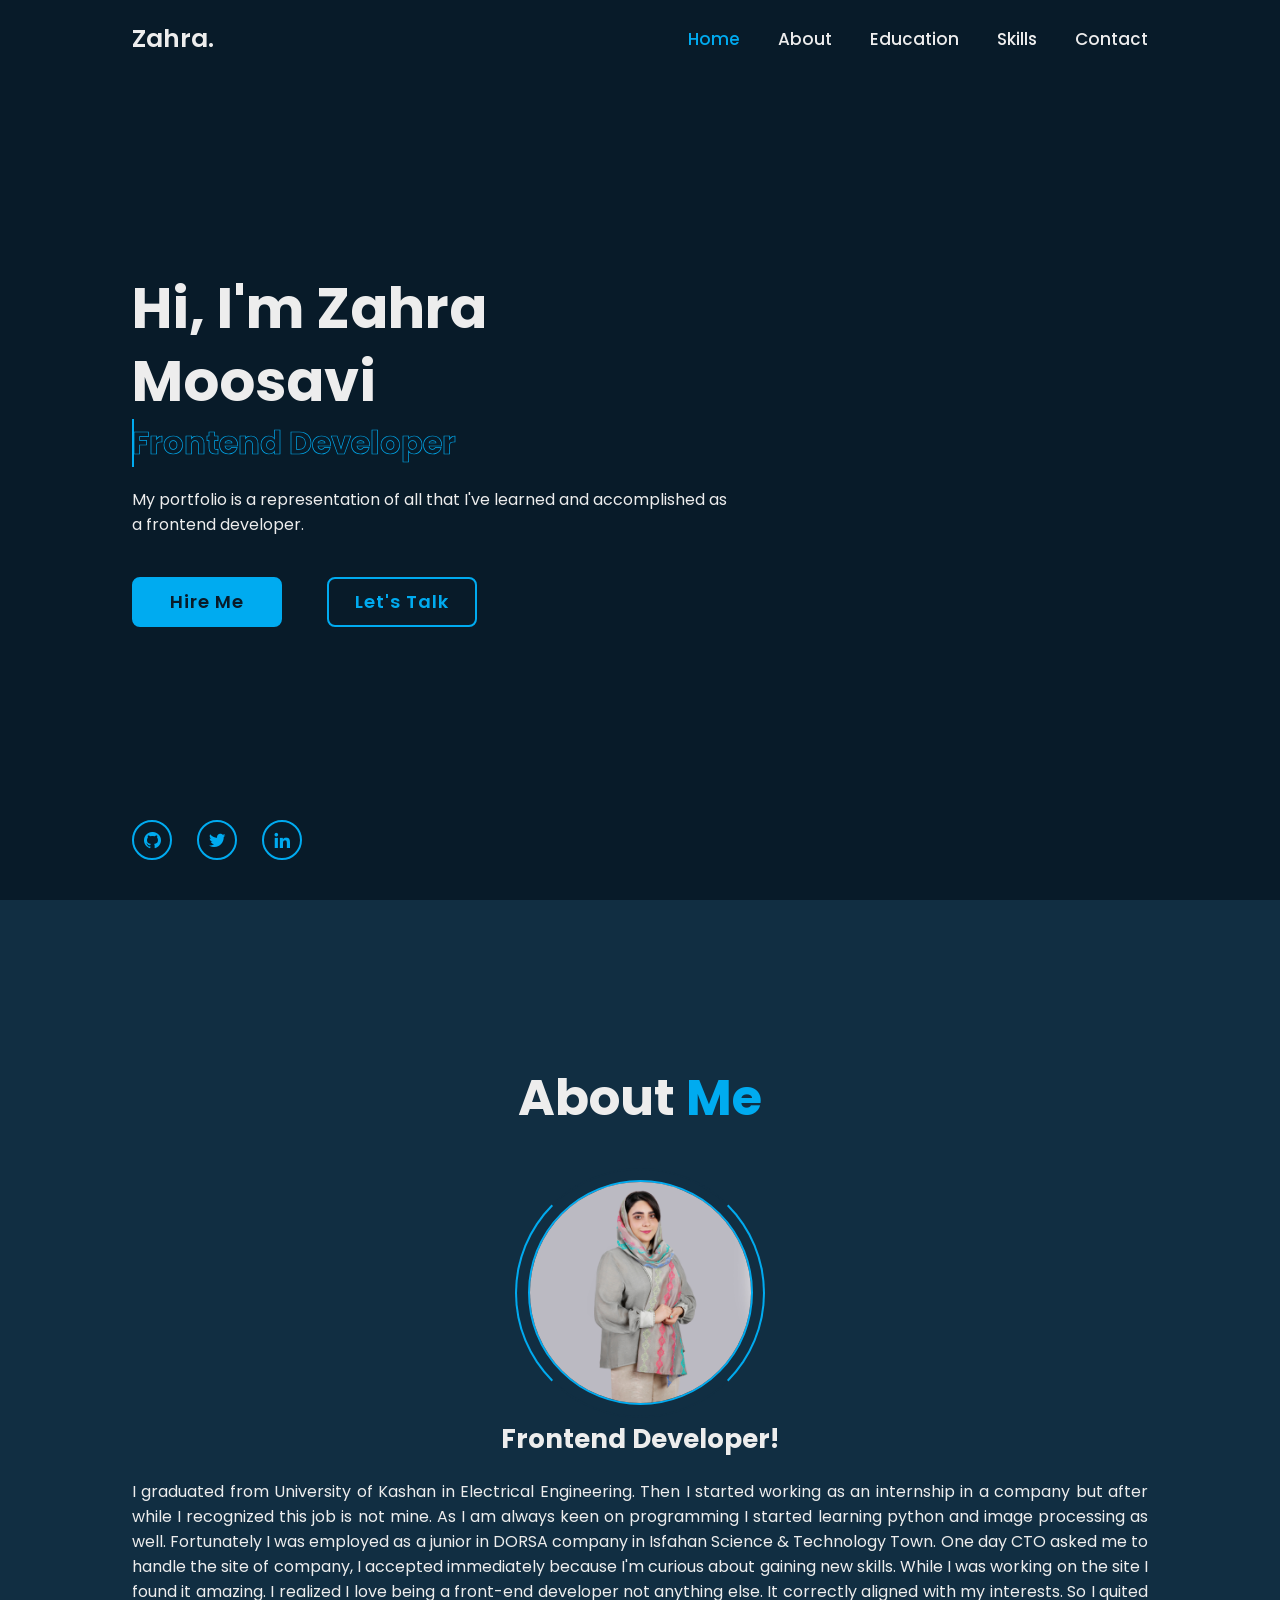
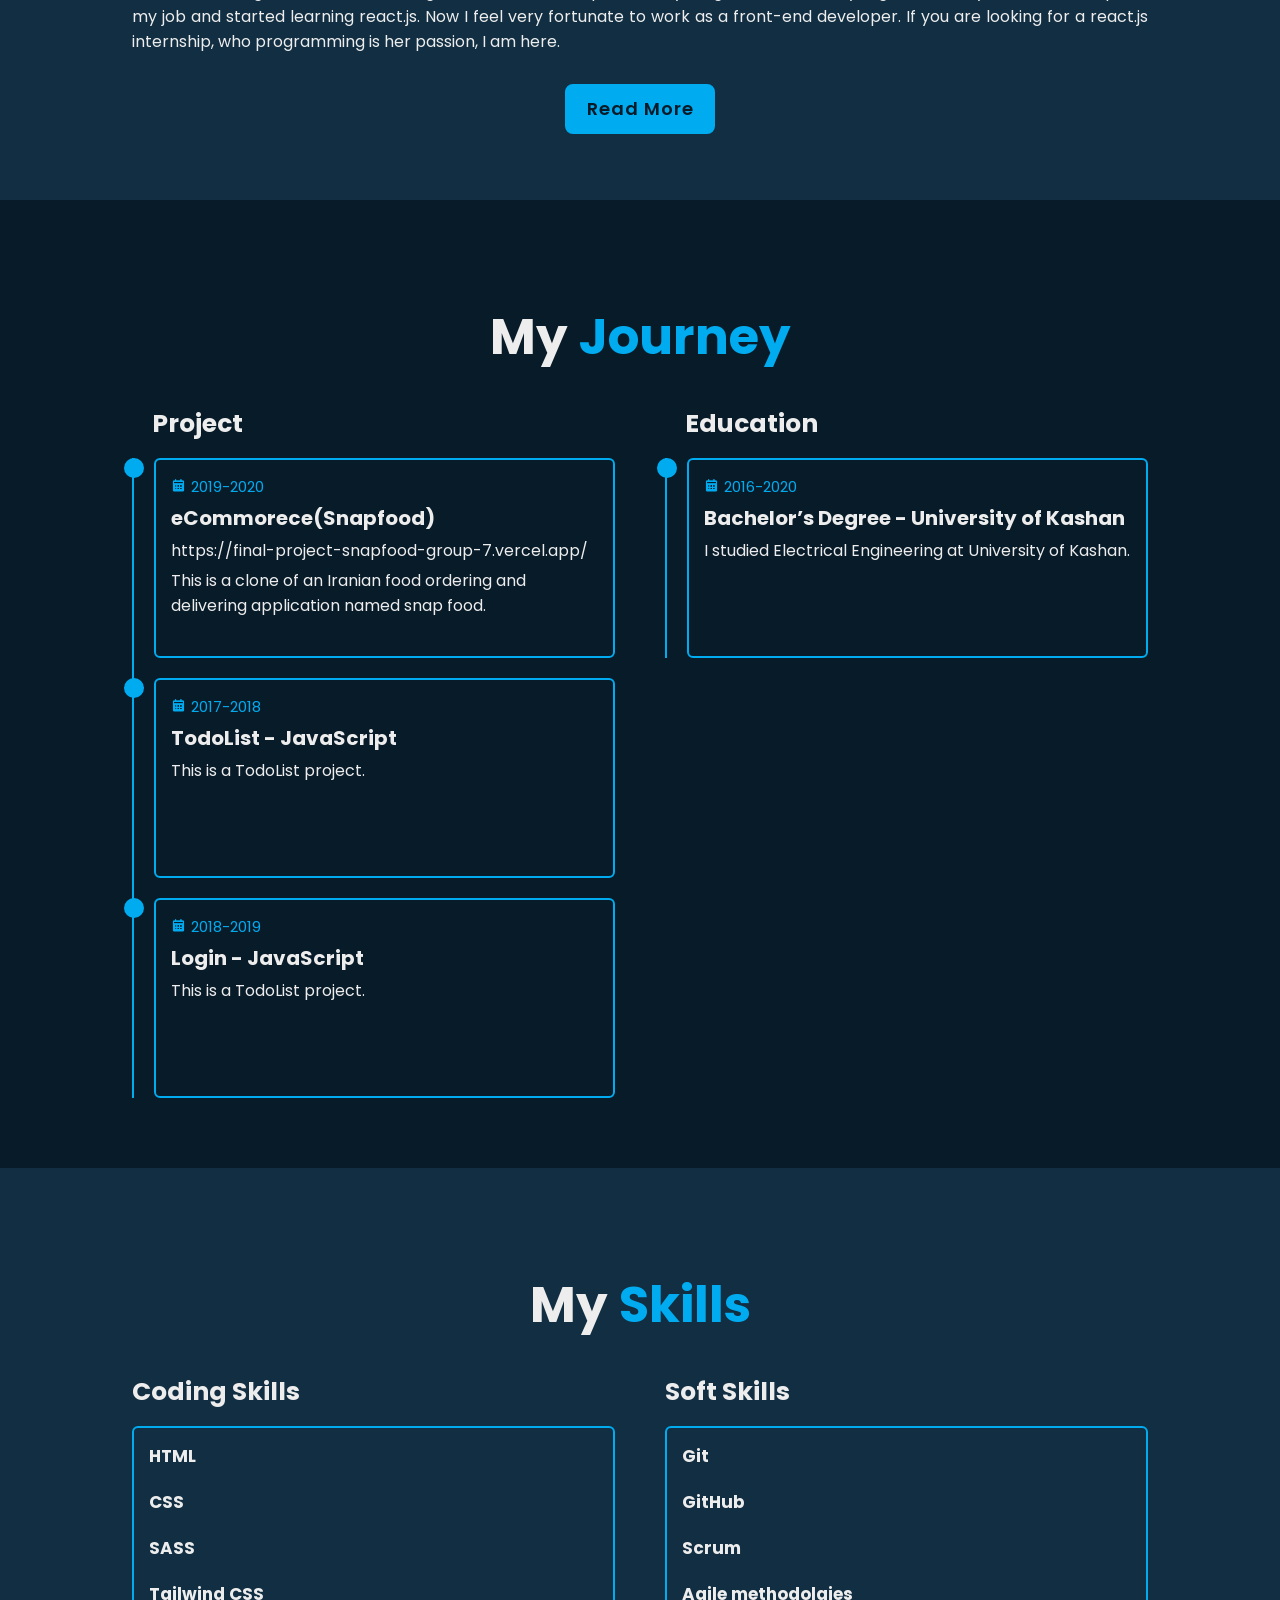
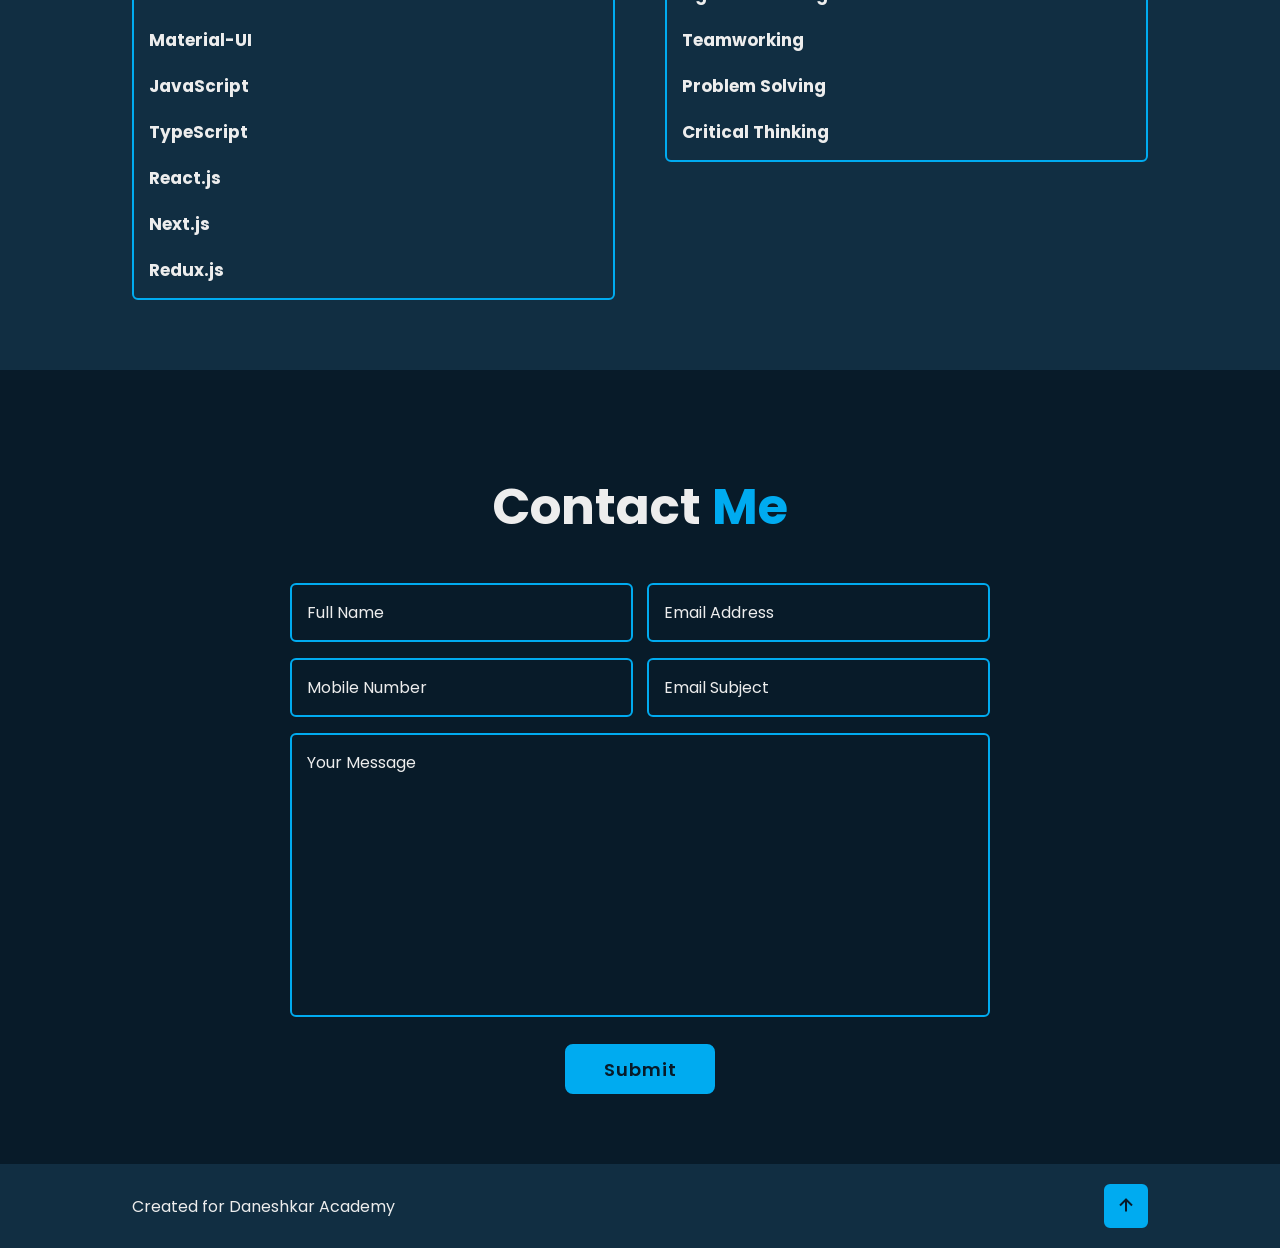
==== commit c51ce219: "fix style ref" ====
--- a/index.html
+++ b/index.html
@@ -24,7 +24,7 @@
             <a href="#about">About</a>
 
             <a href="#education">Education</a>
-            <!-- <a href="#skills">Skills</a> -->
+            <a href="#skills">Skills</a>
             <a href="#contact">Contact</a>
 
             <span class="active-nav"></span>
@@ -51,7 +51,7 @@
             </p>
             <div class="btn-box">
                 <a href="#" class="btn">Hire Me</a>
-                <a href="#" class="btn">Let's Talk</a>
+                <a href="#contact" class="btn">Let's Talk</a>
                 <span class="animate" style="--i:5;"></span>
             </div>
 
